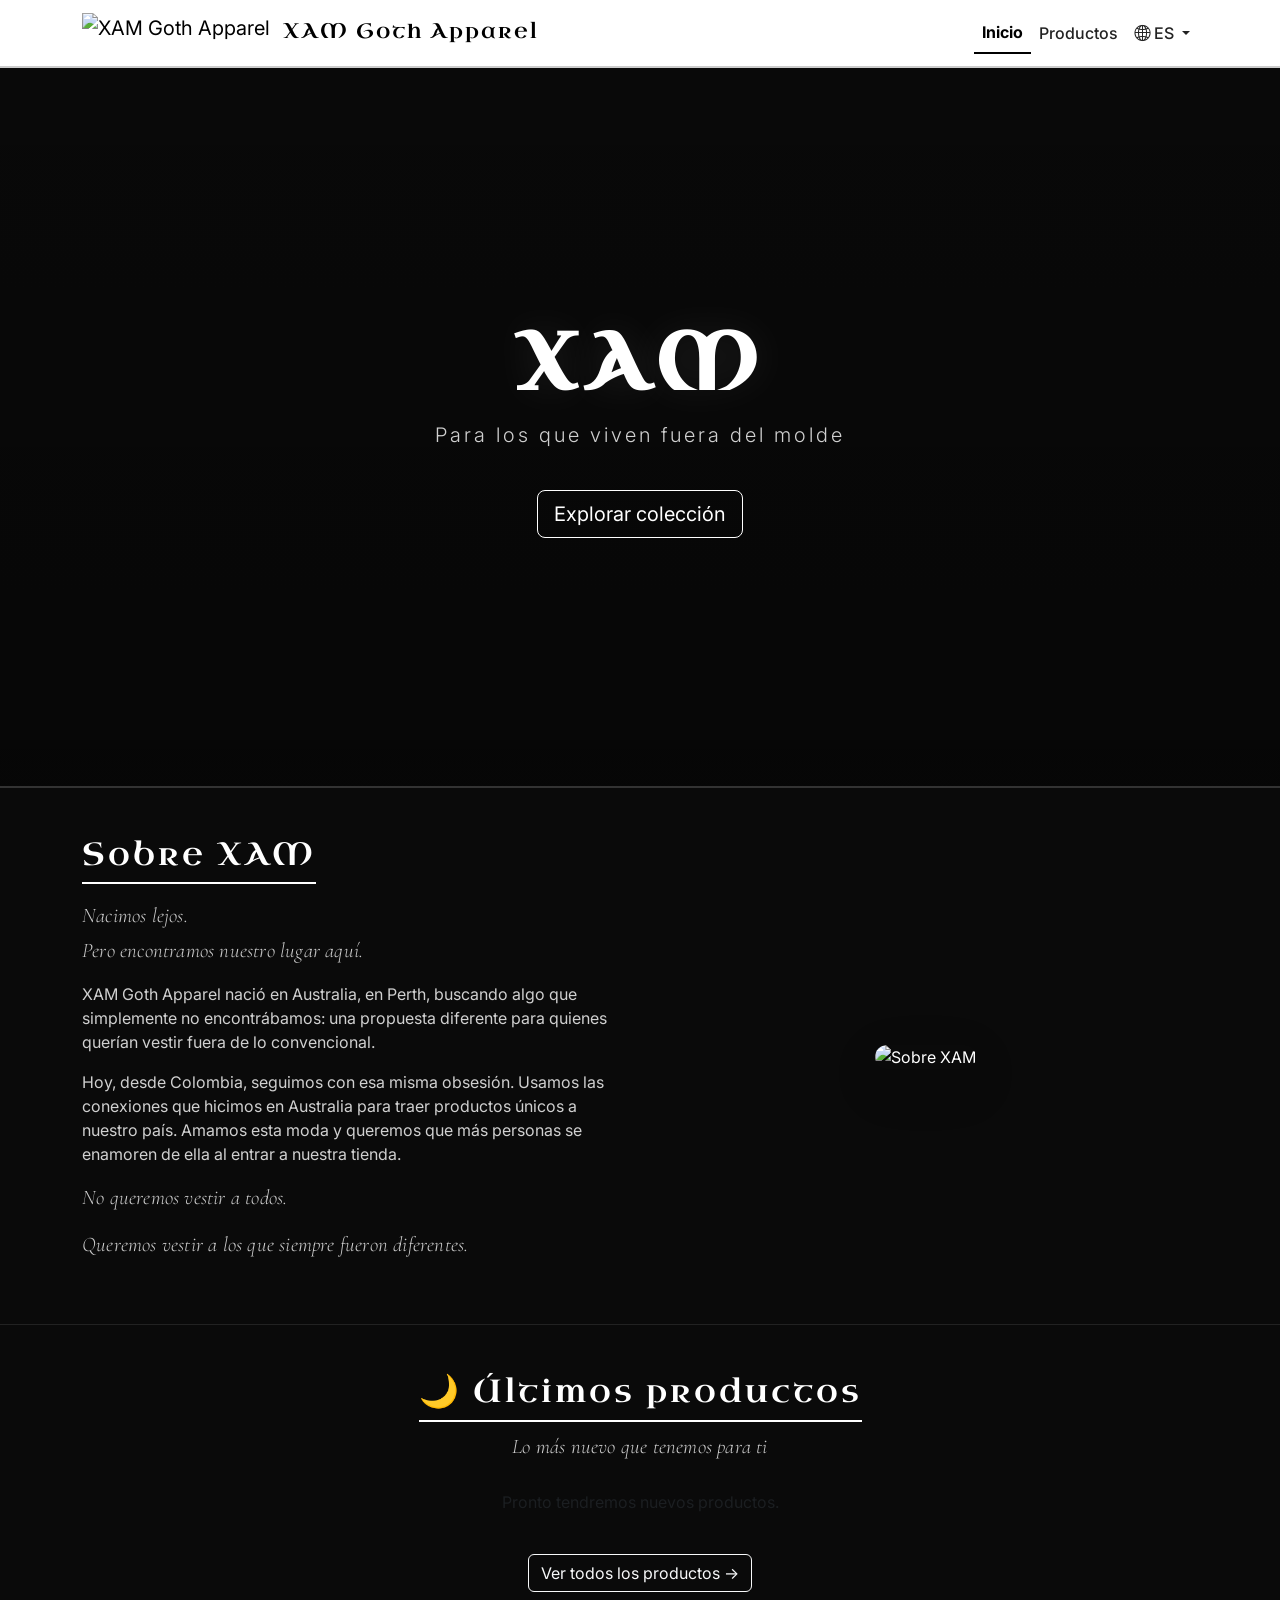
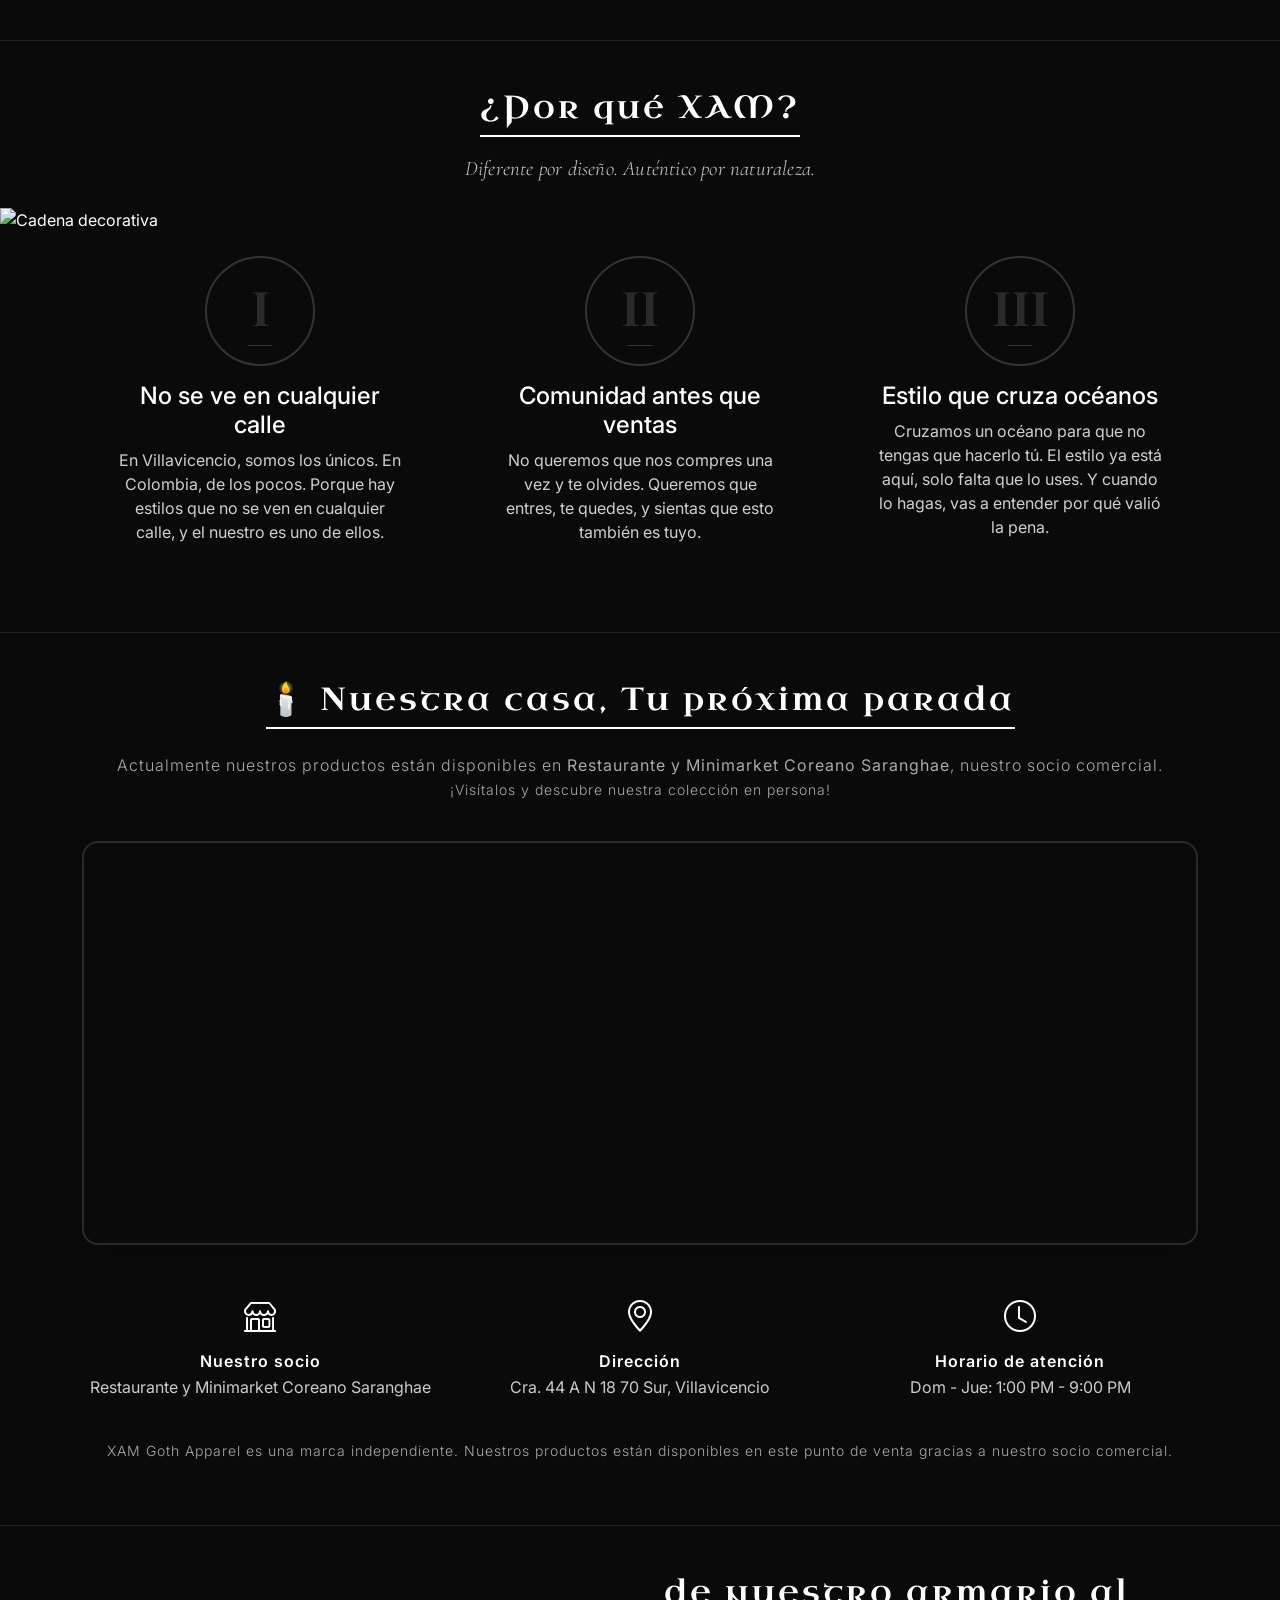
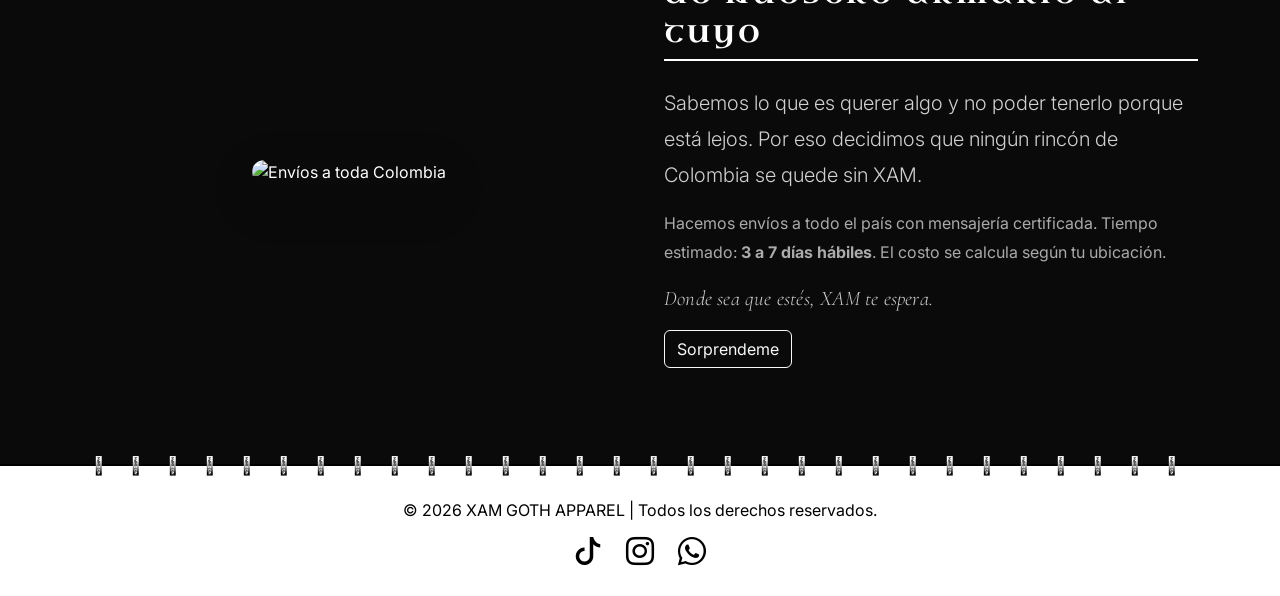
==== index.html @ b0560c23 "Made the responsive reaction for mobiles look better" ====
<!DOCTYPE html>
<html lang="es">

<head>
    <meta charset="UTF-8">
    <meta name="viewport" content="width=device-width, initial-scale=1.0">
    <title>XAM Goth Apparel</title>
    
    <!-- ===== FAVICON ===== -->
    <link rel="icon" type="image/png" href="assets/images/favicon-96x96.png" sizes="96x96" />
    <link rel="icon" type="image/svg+xml" href="assets/images/favicon.svg" />
    <link rel="shortcut icon" href="assets/images/favicon.ico" />
    <link rel="apple-touch-icon" sizes="180x180" href="assets/images/apple-touch-icon.png" />
    <meta name="apple-mobile-web-app-title" content="XAM Store" />
    <link rel="manifest" href="assets/images/site.webmanifest" />
    <!-- =================== -->

    <!-- Bootstrap CSS -->
    <link href="https://cdn.jsdelivr.net/npm/bootstrap@5.3.2/dist/css/bootstrap.min.css" rel="stylesheet">
    <!-- Bootstrap Icons -->
    <link rel="stylesheet" href="https://cdn.jsdelivr.net/npm/bootstrap-icons@1.11.3/font/bootstrap-icons.min.css">
    <!-- Google Fonts -->
    <link href="https://fonts.googleapis.com/css2?family=Uncial+Antiqua&family=Inter:wght@300;400;700;900&display=swap" rel="stylesheet">
    <link href="https://fonts.googleapis.com/css2?family=Cormorant+Garamond:ital,wght@1,300;1,400;1,500&family=Uncial+Antiqua&family=Inter:wght@300;400;700;900&display=swap" rel="stylesheet">
    
    <!-- CSS personalizado -->
    <link rel="stylesheet" href="css/style.css">
</head>

<body>

    <!-- ============================================ -->
    <!-- DIV BLANCO que envuelve el ENCABEZADO        -->
    <!-- ============================================ -->
    <div class="header-wrapper" style="background-color: #ffffff; width: 100%; border-bottom: 2px solid #cccccc;">
        <nav class="navbar navbar-expand-lg">
            <div class="container">
                <div class="d-flex align-items-center justify-content-between w-100">
                    <!-- Logo y nombre -->
                    <a class="navbar-brand" href="index.html">
                        <img src="assets/images/logo.png" alt="XAM Goth Apparel" height="40" class="d-inline-block align-middle">
                        <span class="ms-2 brand-text">XAM Goth Apparel</span>
                    </a>

                    <!-- Botón menú hamburguesa -->
                    <button class="navbar-toggler" type="button" data-bs-toggle="collapse" data-bs-target="#navbarNav">
                        <span class="navbar-toggler-icon"></span>
                    </button>
                </div>

                <!-- Menú -->
                <div class="collapse navbar-collapse" id="navbarNav">
                    <ul class="navbar-nav ms-auto align-items-center">
                        <li class="nav-item">
                            <a class="nav-link active" href="index.html" data-i18n="nav-home">Inicio</a>
                        </li>
                        <li class="nav-item">
                            <a class="nav-link" href="products.html" data-i18n="nav-products">Productos</a>
                        </li>
                        <!-- Selector de idioma -->
                        <li class="nav-item dropdown">
                            <a class="nav-link dropdown-toggle" href="#" id="languageDropdown" role="button" data-bs-toggle="dropdown">
                                <i class="bi bi-globe2"></i> <span id="current-lang">ES</span>
                            </a>
                            <ul class="dropdown-menu dropdown-menu-end">
                                <li><button class="dropdown-item" data-lang="es">🇪🇸 Español</button></li>
                                <li><button class="dropdown-item" data-lang="en">🇬🇧 English</button></li>
                            </ul>
                        </li>
                    </ul>
                </div>
            </div>
        </nav>
    </div>
    <!-- ===== FIN DEL DIV BLANCO DEL ENCABEZADO ===== -->

    <!-- ================= HERO / BIENVENIDA ================= -->
    <section class="hero-section d-flex align-items-center">
        <div class="container text-center text-white">
            <h1 class="display-1 fw-bold hero-title" data-i18n="hero-title">XAM GOTH</h1>
            <p class="lead hero-subtitle" data-i18n="hero-subtitle">Para los que viven fuera del molde.</p>
            <a href="products.html" class="btn btn-outline-light btn-lg mt-4 hero-btn" data-i18n="hero-cta">Explorar colección</a>
        </div>
    </section>

    <!-- ================= SOBRE NOSOTROS ================= -->
    <section class="py-5 bg-dark text-white">
        <div class="container">
            <div class="row align-items-center">
                <div class="col-lg-6">
                    <h2 class="section-title" data-i18n="about-title">Sobre XAM</h2>
                    
                    <p class="about-highlight" data-i18n="about-highlight-1">Nacimos lejos.</p>
                    <p class="about-highlight" data-i18n="about-highlight-2">Pero encontramos nuestro lugar aquí.</p>
                    
                    <p data-i18n="about-text1">XAM Goth Apparel nació en Australia, en Perth, buscando algo que simplemente no encontrábamos: una propuesta diferente para quienes querían vestir fuera de lo convencional.</p>
                    <p data-i18n="about-text2">Hoy, desde Colombia, seguimos con esa misma obsesión. Usamos las conexiones que hicimos en Australia para traer productos únicos a nuestro país. Amamos esta moda y queremos que más personas se enamoren de ella al entrar a nuestra tienda.</p>
                    
                    <p class="about-highlight" data-i18n="about-highlight-3">No queremos vestir a todos.</p>
                    <p class="about-highlight" data-i18n="about-highlight-4">Queremos vestir a los que siempre fueron diferentes.</p>
                </div>
                <div class="col-lg-6 text-center">
                    <img src="assets/images/about-placeholder.webp" alt="Sobre XAM" class="img-fluid rounded-4 shadow-lg" style="width: 100%; object-fit: cover;">
                </div>
            </div>
        </div>
    </section>

    <!-- ================= ÚLTIMOS PRODUCTOS ================= -->
    <section class="py-5 bg-dark text-white">
        <div class="container">
            <div class="row mb-4">
                <div class="col-12 text-center">
                    <h2 class="section-title" data-i18n="new-title">🌙 Últimos productos</h2>
                    <p class="about-highlight" data-i18n="new-subtitle">Lo más nuevo que tenemos para ti</p>
                </div>
            </div>
            <div class="row g-4" id="new-products-grid">
                <!-- Los productos se cargarán con JavaScript -->
            </div>
            <div class="row mt-4">
                <div class="col-12 text-center">
                    <a href="products.html" class="btn btn-outline-light" data-i18n="new-cta">Ver todos los productos →</a>
                </div>
            </div>
        </div>
    </section>

    <!-- ================= ¿POR QUÉ XAM? ================= -->
    <section class="py-5 bg-dark text-white">
        <div class="container">
            <div class="row text-center">
                <div class="col-12">
                    <h2 class="section-title" data-i18n="why-title">¿Por qué XAM?</h2>
                    <p class="about-highlight" data-i18n="why-subtitle" style="margin-top: 0.5rem; margin-bottom: 0.5rem;">Diferente por diseño. Auténtico por naturaleza.</p>
                </div>
            </div>
            <div>
                <img src="assets/images/chain-divider.webp" alt="Cadena decorativa" class="chain-divider">
            </div>
            <div class="container">
                <div class="row g-5">
                    <div class="col-md-4">
                        <div class="why-card p-4 text-center">
                            <span class="why-number">I</span>  <!-- ROMANO -->
                            <h4 class="mt-3" data-i18n="why-point1-title">No se ve en cualquier calle</h4>
                            <p data-i18n="why-point1-desc">En Villavicencio, somos los únicos. En Colombia, de los pocos. Porque hay estilos que no se ven en cualquier calle, y el nuestro es uno de ellos.</p>
                        </div>
                    </div>
                    <div class="col-md-4">
                        <div class="why-card p-4 text-center">
                            <span class="why-number">II</span> <!-- ROMANO -->
                            <h4 class="mt-3" data-i18n="why-point2-title">Comunidad antes que ventas</h4>
                            <p data-i18n="why-point2-desc">No queremos que nos compres una vez y te olvides. Queremos que entres, te quedes, y sientas que esto también es tuyo.</p>
                        </div>
                    </div>
                    <div class="col-md-4">
                        <div class="why-card p-4 text-center">
                            <span class="why-number">III</span> <!-- ROMANO -->
                            <h4 class="mt-3" data-i18n="why-point3-title">Estilo que cruza océanos</h4>
                            <p data-i18n="why-point3-desc">Cruzamos un océano para que no tengas que hacerlo tú. El estilo ya está aquí, solo falta que lo uses. Y cuando lo hagas, vas a entender por qué valió la pena.</p>
                        </div>
                    </div>
                </div>
            </div>
        </div>
    </section>

    <!-- ============================================ -->
    <!-- MAPA DE GOOGLE MAPS                          -->
    <!-- ============================================ -->
    <section class="map-section py-5">
        <div class="container">
            <!-- Título y descripción -->
            <div class="row mb-4">
                <div class="col-12 text-center">
                    <h2 class="section-title" data-i18n="map-title">🕯️ Nuestra casa. Tu próxima parada.</h2>
                    <p class="text-muted mt-3" data-i18n="map-subtitle">
                        Actualmente nuestros productos están disponibles en <strong>Restaurante y Minimarket Coreano Saranghae</strong>, nuestro socio comercial.<br>
                        <small>¡Visítalos y descubre nuestra colección en persona!</small>
                    </p>
                </div>
            </div>

            <!-- Mapa -->
            <div class="row">
                <div class="col-12">
                    <div class="map-container shadow-lg rounded-4 overflow-hidden">
                        <iframe 
                            src="https://www.google.com/maps/embed?pb=!1m18!1m12!1m3!1d3979.5673574928055!2d-73.650902!3d4.1080567!2m3!1f0!2f0!3f0!3m2!1i1024!2i768!4f13.1!3m3!1m2!1s0x8e3e2f39722edbe1%3A0xaf17d9769901a7f9!2sRestaurante%20Y%20Minimarket%20Coreano%20Saranghae!5e0!3m2!1ses-419!2sco!4v1785963107658!5m2!1ses-419!2sco" 
                            width="100%" 
                            height="400" 
                            allowfullscreen=""
                            style="border:0; filter: grayscale(100%) brightness(0.7) contrast(1.3) invert(5%); -webkit-filter: grayscale(100%) brightness(0.7) contrast(1.3) invert(5%);"
                            loading="lazy">
                        </iframe>
                    </div>
                </div>
            </div>

            <!-- Información del socio comercial -->
            <div class="row mt-5">
                <div class="col-md-4 text-center">
                    <i class="bi bi-shop fs-2" style="color: #ffffff;"></i>
                    <p class="mt-2" style="color: #cccccc;">
                        <strong data-i18n="map-partner">Nuestro socio</strong><br>
                        <span data-i18n="map-partner-name">Restaurante y Minimarket Coreano Saranghae</span>
                    </p>
                </div>
                <div class="col-md-4 text-center">
                    <i class="bi bi-geo-alt fs-2" style="color: #ffffff;"></i>
                    <p class="mt-2" style="color: #cccccc;">
                        <strong data-i18n="map-address">Dirección</strong><br>
                        <span data-i18n="map-address-text">Cra. 44 A N 18 70 Sur, Villavicencio</span>
                    </p>
                </div>
                <div class="col-md-4 text-center">
                    <i class="bi bi-clock fs-2" style="color: #ffffff;"></i>
                    <p class="mt-2" style="color: #cccccc;">
                        <strong data-i18n="map-hours">Horario de atención</strong><br>
                        <span data-i18n="map-hours-text">Dom - Vie: 1:00 PM - 9:00 PM</span>
                    </p>
                </div>
            </div>

            <!-- Nota aclaratoria -->
            <div class="row mt-4">
                <div class="col-12 text-center">
                    <p class="text-muted small" style="color: #888888;" data-i18n="map-note">
                         XAM Goth Apparel es una marca independiente. Nuestros productos están disponibles en este punto de venta gracias a nuestro socio comercial.
                    </p>
                </div>
            </div>
        </div>
    </section>

    <!-- ============================================ -->
    <!-- ENVÍOS A TODA COLOMBIA                       -->
    <!-- ============================================ -->
    <section class="py-5 bg-dark text-white">
        <div class="container">
            <div class="row align-items-center g-5">

                <!-- COLUMNA IZQUIERDA: IMAGEN -->
                <div class="col-lg-6 text-center">
                    <img src="assets/images/shipping-colombia.webp" alt="Envíos a toda Colombia" class="img-fluid rounded-4 shadow-lg" style="max-height: 350px; width: 100%; object-fit: cover;">
                </div>

                <!-- COLUMNA DERECHA: TEXTO -->
                <div class="col-lg-6">
                    <h2 class="section-title" data-i18n="shipping-title">de nuestro armario al tuyo</h2>
                    <p class="lead mt-3" data-i18n="shipping-text1" style="font-weight: 300; line-height: 1.8;">Sabemos lo que es querer algo y no poder tenerlo porque está lejos. Por eso decidimos que ningún rincón de Colombia se quede sin XAM.</p>
                    <p data-i18n="shipping-text2" style="color: #aaaaaa; line-height: 1.8;">Hacemos envíos a todo el país con mensajería certificada. Tiempo estimado: <strong style="color: #ffffff;">3 a 7 días hábiles</strong>. El costo se calcula según tu ubicación.</p>
                    <p class="about-highlight mt-3" data-i18n="shipping-cta" style="font-style: italic; font-weight: 300; color: #cccccc;">Donde sea que estés, XAM te espera.</p>
                    <a href="products.html" class="btn btn-outline-light" data-i18n="surprise">sorprendeme</a>
                </div>

            </div>

            <br></br>

        </div>
    </section>

    
    
    <!-- ============================================ -->
    <!-- DIV BLANCO que envuelve el PIE DE PÁGINA     -->
    <!-- ============================================ -->
    <div class="footer-wrapper">
        
        <footer class="py-4">
            <div class="container text-center">
                <p class="mb-2" style="color: #000000 !important;">
                    &copy; 2026 XAM GOTH APPAREL | <span data-i18n="footer-rights">Todos los derechos reservados.</span>
                </p>
                <div class="social-icons d-flex justify-content-center gap-4">
                    <a href="https://www.tiktok.com/@xam.goth.apparel" target="_blank" class="fs-3" style="color: #000000 !important;">
                        <i class="bi bi-tiktok"></i>
                    </a>
                    <a href="https://www.instagram.com/xam_gothapparel/" target="_blank" class="fs-3" style="color: #000000 !important;">
                        <i class="bi bi-instagram"></i>
                    </a>
                    <a href="https://wa.me/573123271353" target="_blank" class="fs-3" style="color: #000000 !important;">
                        <i class="bi bi-whatsapp"></i>
                    </a>
                </div>
            </div>
        </footer>
    </div>
    <!-- ===== FIN DEL DIV BLANCO DEL PIE DE PÁGINA ===== -->

    <!-- Scripts -->
    <script src="https://cdn.jsdelivr.net/npm/bootstrap@5.3.2/dist/js/bootstrap.bundle.min.js"></script>
    <script src="js/main.js"></script>

    <!-- LIGHTBOX / MODAL -->
    <div class="lightbox-overlay" id="lightbox">
        <button class="lightbox-close" id="lightbox-close">✕</button>
        <div class="lightbox-content">
            <button class="lightbox-prev" id="lightbox-prev">‹</button>
            <img id="lightbox-img" src="" alt="XAM Product">
            <button class="lightbox-next" id="lightbox-next">›</button>
        </div>
        <div class="lightbox-counter" id="lightbox-counter">1 / 3</div>
    </div>

</body>
</html>
---- css/style.css ----
/* ===== FUENTES ===== */
:root {
    --gothic-font: 'Uncial Antiqua', cursive;
    --main-font: 'Inter', sans-serif;
}

/* ===== RESET Y GENERAL ===== */
* {
    margin: 0;
    padding: 0;
    box-sizing: border-box;
}

html, body {
    height: 100%;
}

body {
    font-family: var(--main-font);
    background-color: #0a0a0a;
    color: #f5f5f5;
    display: flex;
    flex-direction: column;
}

/* ==========================================
   ENCABEZADO (estilos visuales, el color lo da el div)
   ========================================== */
.brand-text {
    font-family: var(--gothic-font);
    font-size: 1.3rem;
    letter-spacing: 2px;
    color: #000000;
}

.navbar .nav-link {
    color: #222222 !important;
    font-weight: 500;
    transition: color 0.3s;
}

.navbar .nav-link:hover {
    color: #000000 !important;
}

.navbar .nav-link.active {
    color: #000000 !important;
    font-weight: 700;
    border-bottom: 2px solid #000000;
}

.navbar .dropdown-toggle {
    color: #222222 !important;
}

.navbar .dropdown-toggle:hover {
    color: #000000 !important;
}

.navbar .dropdown-menu {
    background-color: #ffffff !important;
    border: 1px solid #cccccc !important;
}

.navbar .dropdown-item {
    color: #000000 !important;
}

.navbar .dropdown-item:hover {
    background-color: #f0f0f0 !important;
}

/* Botón hamburguesa (móvil) */
.navbar-toggler {
    border-color: #000000 !important;
}

.navbar-toggler-icon {
    background-image: url("data:image/svg+xml,%3csvg xmlns='http://www.w3.org/2000/svg' viewBox='0 0 30 30'%3e%3cpath stroke='rgba(0,0,0,1)' stroke-linecap='round' stroke-miterlimit='10' stroke-width='2' d='M4 7h22M4 15h22M4 23h22'/%3e%3c/svg%3e") !important;
}

/* ==========================================
   HERO - ANIMACIÓN DE ENTRADA
   ========================================== */
.hero-title,
.hero-subtitle,
.hero-btn {
    opacity: 0;
    transform: translateY(30px);
    transition: opacity 0.8s ease, transform 0.8s ease;
}

/* Estado visible (cuando se añade la clase .visible) */
.hero-title.visible,
.hero-subtitle.visible,
.hero-btn.visible {
    opacity: 1;
    transform: translateY(0);
}

/* Pequeño retraso entre cada elemento (opcional) */
.hero-title.visible {
    transition-delay: 0.1s;
}

.hero-subtitle.visible {
    transition-delay: 0.3s;
}

.hero-btn.visible {
    transition-delay: 0.5s;
}

/* ==========================================
   HERO (NEGRO)
   ========================================== */
.hero-section {
    min-height: 80vh;
    background: linear-gradient(rgba(0,0,0,0.1), rgba(0,0,0,0.4)), 
                url('../assets/images/hero-bg.webp') 50% 95%/cover no-repeat;
    background-attachment: fixed;
    display: flex;
    align-items: center;
    justify-content: center;
    border-bottom: 2px solid #333333;
}

.hero-title {
    font-family: var(--gothic-font);
    letter-spacing: 8px;
    color: #ffffff;
    text-shadow: 0 0 40px rgba(255,255,255,0.1);
}

.hero-subtitle {
    font-weight: 300;
    letter-spacing: 3px;
    color: #cccccc;
}

.hero-section .btn-outline-light {
    border-color: #ffffff;
    color: #ffffff;
    transition: all 0.3s;
}

.hero-section .btn-outline-light:hover {
    background: #ffffff;
    color: #0a0a0a;
}

/* ==========================================
   SECCIONES DE CONTENIDO (FONDO NEGRO)
   ========================================== */
section:not(.hero-section) {
    background-color: #0a0a0a !important;
}

.bg-dark {
    background-color: #0a0a0a !important;
}

.bg-secondary {
    background-color: #1a1a1a !important;
}

section {
    padding: 4rem 0;
    border-bottom: 1px solid #222222;
}

section:last-of-type {
    border-bottom: none;
}

.section-title {
    font-family: var(--gothic-font);
    color: #ffffff;
    letter-spacing: 3px;
    border-bottom: 2px solid #ffffff;
    padding-bottom: 0.5rem;
    display: inline-block;
}

section p,
section .lead {
    color: #d0d0d0;
}

section .text-dark {
    color: #ffffff !important;
}

/* ==========================================
   TARJETAS DE PRODUCTOS
   ========================================== */
.product-card {
    background: #0a0a0a;
    border: 1px solid #333333;
    border-radius: 12px;
    overflow: hidden;
    transition: transform 0.3s, box-shadow 0.3s;
}

.product-card:hover {
    transform: translateY(-8px);
    box-shadow: 0 10px 30px rgba(255,255,255,0.05);
    border-color: #ffffff;
}

.product-card .card-body {
    padding: 1.25rem;
    background: #0a0a0a;
}

.product-card .carousel-item img {
    width: 100%;
    height: 280px;
    object-fit: contain;  
    background-color: #0a0a0a; 
}

.product-card .card-title {
    font-weight: 700;
    color: #ffffff;
}

.product-card .card-text {
    color: #aaaaaa;
    font-size: 0.9rem;
}

.product-card .price {
    font-size: 1.3rem;
    font-weight: 700;
    color: #ffffff;
}

/* Botón de compra */
.btn-buy {
    background: #ffffff;
    color: #0a0a0a;
    font-weight: 700;
    border: none;
    transition: all 0.3s;
    width: 100%;
}

.btn-buy:hover {
    background: #e0e0e0;
    color: #000000;
    transform: scale(1.02);
}

/* ==========================================
   FILTROS
   ========================================== */
.filter-btn {
    border-radius: 30px;
    padding: 0.4rem 1.8rem;
    transition: all 0.3s;
    background: transparent;
    color: #ffffff;
    border: 1px solid #444444;
}

.filter-btn:hover {
    background: #ffffff;
    color: #0a0a0a;
}

.filter-btn.active {
    background: #ffffff !important;
    color: #0a0a0a !important;
    border-color: #ffffff !important;
}

/* ==========================================
   PIE DE PÁGINA (estilos visuales, el color lo da el div)
   ========================================== */
footer .social-icons a {
    transition: color 0.3s, transform 0.3s;
    display: inline-block;
}

footer .social-icons a:hover {
    color: #555555 !important;
    transform: scale(1.2);
}

.footer-wrapper {
    background-color: #ffffff;
    width: 100%;
    margin-top: auto;
    border-top: 2px solid #000000;
    position: relative;
    padding-top: 0.5rem;
}

/* Capa de símbolos partidos (arriba blanco, abajo negro) */
.footer-wrapper::before {
    content: '𖤐 𖤐 𖤐 𖤐 𖤐 𖤐 𖤐 𖤐 𖤐 𖤐 𖤐 𖤐 𖤐 𖤐 𖤐 𖤐 𖤐 𖤐 𖤐 𖤐 𖤐 𖤐 𖤐 𖤐 𖤐 𖤐 𖤐 𖤐 𖤐 𖤐';
    display: block;
    text-align: center;
    font-size: 1.1rem;
    letter-spacing: 10px;
    padding: 0.2rem 0;
    position: absolute;
    top: -16px;
    left: 0;
    width: 100%;
    white-space: nowrap;
    pointer-events: none;

    /* ===== EFECTO PARTIDO (blanco arriba, negro abajo) ===== */
    color: transparent;
    background: linear-gradient(to bottom, #ffffff 30%, #999999 50%, #000000 70%);
    -webkit-background-clip: text;
    background-clip: text;
}

/* ==========================================
   CARRUSEL DE PRODUCTOS
   ========================================== */
.product-card .carousel {
    position: relative;
}

.product-card .carousel-inner {
    border-radius: 12px 12px 0 0;
}

.product-card .carousel-control-prev,
.product-card .carousel-control-next {
    opacity: 0;
    transition: opacity 0.3s;
}

.product-card:hover .carousel-control-prev,
.product-card:hover .carousel-control-next {
    opacity: 1;
}

.product-card .carousel-control-prev-icon,
.product-card .carousel-control-next-icon {
    filter: drop-shadow(0 2px 4px rgba(0,0,0,0.8));
    width: 30px;
    height: 30px;
}

/* Puntos indicadores personalizados */
.product-card .carousel-indicators {
    position: relative;
    bottom: 0;
    margin: 0;
    padding: 8px 0;
}

.product-card .carousel-indicators button {
    background-color: #666 !important;
    border: none !important;
    width: 10px !important;
    height: 10px !important;
    border-radius: 50% !important;
    margin: 0 4px !important;
}

.product-card .carousel-indicators .active {
    background-color: #ffffff !important;
}

/* ==========================================
   SOBRE XAM - FRASES DESTACADAS
   ========================================== */
.about-highlight {
    font-family: 'Cormorant Garamond', serif;
    font-style: italic ;
    font-weight: 300 ;
    color: #cccccc ;
    font-size: 1.3rem ;
    margin-bottom: 1rem ;
    letter-spacing: 0.2px ;
}

.about-highlight:first-of-type {
    margin-top: 0.5rem;
    margin-bottom: 0.2rem;
}

.about-highlight:last-of-type {
    margin-top: 0.1rem;
}

/* ==========================================
   MAPA DE GOOGLE MAPS MEJORADO
   ========================================== */

.map-section .section-title {
    font-family: var(--gothic-font);
    color: #ffffff;
    letter-spacing: 3px;
    border-bottom: 2px solid #ffffff;
    padding-bottom: 0.5rem;
    display: inline-block;
    margin-bottom: 0.5rem;
}

.map-section .text-muted {
    color: #aaaaaa !important;
    font-weight: 300;
    letter-spacing: 1px;
}

.map-container {
    border: 2px solid #2a2a2a;
    border-radius: 16px;
    overflow: hidden;
    transition: all 0.4s ease;
    box-shadow: 0 8px 32px rgba(0, 0, 0, 0.6);
}

.map-container:hover {
    border-color: #ffffff;
    box-shadow: 0 8px 40px rgba(255, 255, 255, 0.1);
    transform: scale(1.01);
}

.map-container iframe {
    display: block;
    width: 100%;
    height: 400px;
    border: none;
    transition: filter 0.5s ease;
}

/* Iconos de información */
.map-section .bi {
    color: #ffffff;
    transition: color 0.3s ease, transform 0.3s ease;
}

.map-section .col-md-4:hover .bi {
    color: #cccccc;
    transform: scale(1.1);
}

.map-section .col-md-4 p {
    color: #cccccc;
    line-height: 1.6;
}

.map-section .col-md-4 strong {
    color: #ffffff;
    font-weight: 600;
    letter-spacing: 1px;
}

.chain-divider {
    width: 100vw;
    margin-left: calc(50% - 50vw);
    display: block;
    margin-top: 1rem;
    object-fit: cover;
}

/* ==========================================
   NÚMEROS ROMANOS - ESTILO ELEGANTE
   ========================================== */
.why-number {
    display: inline-flex;
    align-items: center;
    justify-content: center;
    width: 110px;
    height: 110px;
    border: 2px solid #333;
    border-radius: 50%;
    font-family: 'Uncial Antiqua', cursive;
    font-size: 3rem;
    font-weight: 400;
    color: #2a2a2a;
    text-align: center;
    position: relative;  /* <--- NECESARIO para el ::after */
    transition: border-color 0.4s ease, color 0.4s ease, transform 0.4s ease, box-shadow 0.4s ease;
}

/* Línea decorativa dentro del círculo (centrada) */
.why-number::after {
    content: '';
    position: absolute;
    bottom: 18px;
    left: 50%;
    transform: translateX(-50%);
    width: 25px;
    height: 1.5px;
    background: #333;
    transition: width 0.3s ease, background 0.3s ease;
}

.why-card:hover .why-number {
    border-color: #ffffff;
    color: #ffffff;
    transform: scale(1.05);
    box-shadow: 0 0 30px rgba(255, 255, 255, 0.05);
}

.why-card:hover .why-number::after {
    width: 40px;
    background: #ffffff;
}

/* ==========================================
   LIGHTBOX / MODAL
   ========================================== */
.lightbox-overlay {
    display: none;
    position: fixed;
    top: 0;
    left: 0;
    width: 100%;
    height: 100%;
    background: rgba(0, 0, 0, 0.92);
    z-index: 9999;
    justify-content: center;
    align-items: center;
    flex-direction: column;
    padding: 2rem;
    backdrop-filter: blur(6px);
    animation: fadeIn 0.3s ease;
}

.lightbox-overlay.active {
    display: flex;
}

.lightbox-content {
    position: relative;
    max-width: 90%;
    max-height: 85vh;
    display: flex;
    align-items: center;
    justify-content: center;
}

.lightbox-content img {
    max-width: 100%;
    max-height: 85vh;
    object-fit: contain;
    border-radius: 12px;
    box-shadow: 0 20px 60px rgba(0, 0, 0, 0.8);
}

/* Flechas del carrusel en el lightbox */
.lightbox-prev,
.lightbox-next {
    position: absolute;
    top: 50%;
    transform: translateY(-50%);
    background: rgba(255, 255, 255, 0.1);
    color: #fff;
    border: 2px solid rgba(255, 255, 255, 0.3);
    border-radius: 50%;
    width: 50px;
    height: 50px;
    font-size: 1.8rem;
    cursor: pointer;
    transition: all 0.3s;
    z-index: 10;
    display: flex;
    align-items: center;
    justify-content: center;
}

.lightbox-prev {
    left: -70px;
}

.lightbox-next {
    right: -70px;
}

.lightbox-prev:hover,
.lightbox-next:hover {
    background: rgba(255, 255, 255, 0.25);
    border-color: #ffffff;
}

/* Contador de imágenes */
.lightbox-counter {
    color: #888;
    font-size: 0.9rem;
    margin-top: 1rem;
    text-align: center;
    font-weight: 300;
    letter-spacing: 2px;
}

/* Botón cerrar */
.lightbox-close {
    position: absolute;
    top: -50px;
    right: 0;
    color: #ffffff;
    font-size: 2rem;
    cursor: pointer;
    transition: transform 0.3s;
    background: none;
    border: none;
}

.lightbox-close:hover {
    transform: rotate(90deg);
}

/* Animación */
@keyframes fadeIn {
    0% {
        opacity: 0;
        transform: scale(0.95);
    }
    100% {
        opacity: 1;
        transform: scale(1);
    }
}

/* Responsive */
@media (max-width: 768px) {
    .lightbox-prev {
        left: -10px;
    }
    .lightbox-next {
        right: -10px;
    }
    .lightbox-prev,
    .lightbox-next {
        width: 40px;
        height: 40px;
        font-size: 1.2rem;
    }
    .lightbox-content {
        max-width: 95%;
    }
}

/* ===== RESPONSIVE ===== */
@media (max-width: 768px) {
    .map-container iframe {
        height: 300px;
    }
    
    .map-section .col-md-4 {
        margin-bottom: 1.5rem;
    }
    
    .map-section .col-md-4:last-child {
        margin-bottom: 0;
    }
    
    .map-section .section-title {
        font-size: 1.8rem;
    }
}

@media (max-width: 576px) {
    .map-container iframe {
        height: 250px;
    }
    
    .map-container:hover {
        transform: scale(1.005);
    }
}

/* ===== RESPONSIVE ===== */
@media (max-width: 768px) {
    .map-container iframe {
        height: 250px;
    }
}

@media (max-width: 576px) {
    .map-container iframe {
        height: 200px;
    }
}

/* ===== RESPONSIVE DEL CARRUSEL ===== */
@media (max-width: 768px) {
    .product-card .carousel-item img {
        height: 220px !important;
    }
    
    .product-card .carousel-control-prev,
    .product-card .carousel-control-next {
        opacity: 0.7 !important;
    }
}

/* ==========================================
   RESPONSIVE
   ========================================== */
@media (max-width: 768px) {
    .hero-title {
        font-size: 3rem;
    }
    
    .hero-subtitle {
        font-size: 1.1rem;
    }
    
    .product-card img {
        height: 220px;
    }
    
    .brand-text {
        font-size: 1rem;
    }
}

@media (max-width: 576px) {
    .hero-title {
        font-size: 2.2rem;
        letter-spacing: 4px;
    }
}
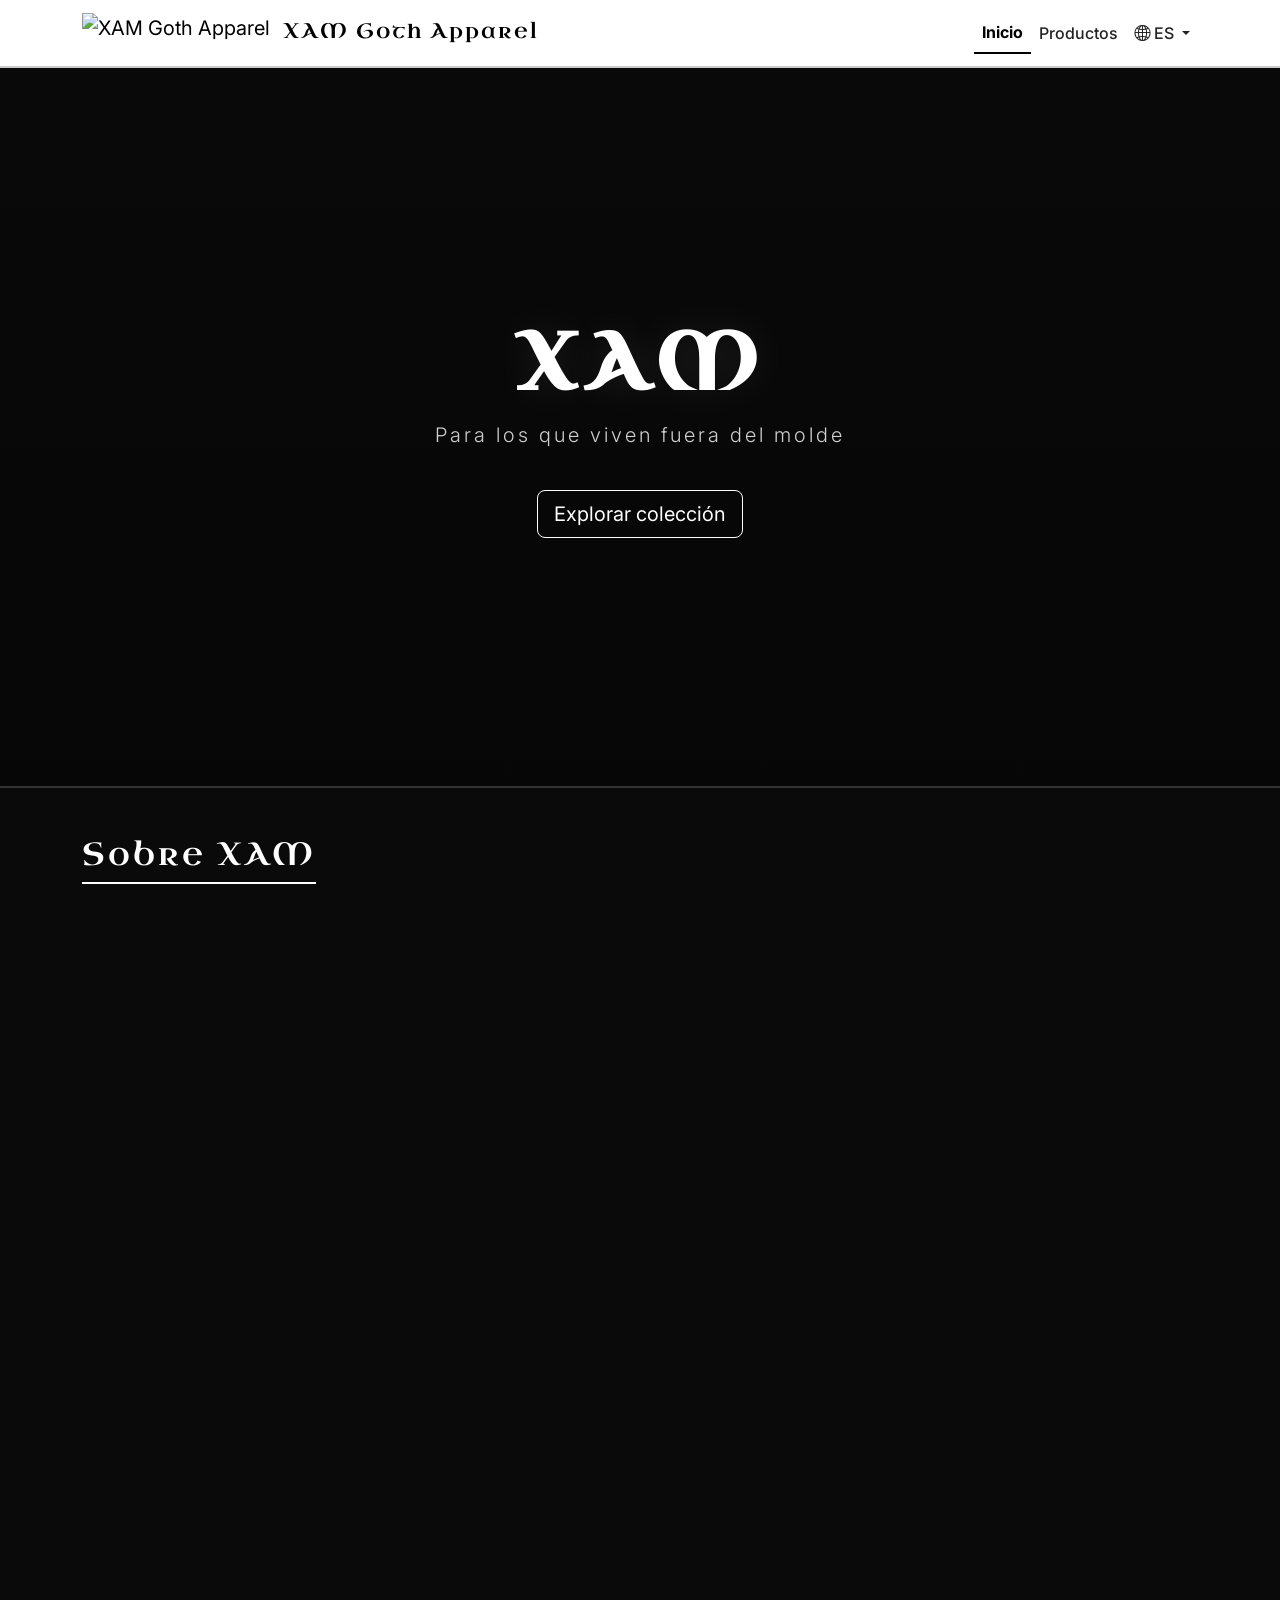
==== commit b54e100c: "SEO done..." ====
--- a/index.html
+++ b/index.html
@@ -4,7 +4,12 @@
 <head>
     <meta charset="UTF-8">
     <meta name="viewport" content="width=device-width, initial-scale=1.0">
-    <title>XAM Goth Apparel</title>
+    
+    <title>XAM Goth Apparel | Moda Gótica y Alternativa en Colombia</title>
+    <meta name="description" content="XAM Goth Apparel: Moda gótica y alternativa para los que viven fuera del molde. Envíos a toda Colombia. Descubre nuestra colección única.">
+    <meta name="keywords" content="moda gótica, ropa alternativa, XAM Goth Apparel, ropa gótica Colombia, tienda gótica">
+    <meta name="robots" content="index, follow">
+    <link rel="canonical" href="https://xam-goth-apparel.github.io/store/">
     
     <!-- ===== FAVICON ===== -->
     <link rel="icon" type="image/png" href="assets/images/favicon-96x96.png" sizes="96x96" />
--- a/css/style.css
+++ b/css/style.css
@@ -1,3 +1,15 @@
+/* ==========================================
+   ELIMINAR SCROLL HORIZONTAL GLOBAL
+   ========================================== */
+html, body {
+    overflow-x: hidden;
+    width: 100%;
+    max-width: 100%;
+    margin: 0;
+    padding: 0;
+}
+
+
 /* ===== FUENTES ===== */
 :root {
     --gothic-font: 'Uncial Antiqua', cursive;
@@ -78,6 +90,60 @@
 .navbar-toggler-icon {
     background-image: url("data:image/svg+xml,%3csvg xmlns='http://www.w3.org/2000/svg' viewBox='0 0 30 30'%3e%3cpath stroke='rgba(0,0,0,1)' stroke-linecap='round' stroke-miterlimit='10' stroke-width='2' d='M4 7h22M4 15h22M4 23h22'/%3e%3c/svg%3e") !important;
 }
+
+/* ==========================================
+   NAVBAR - DROPDOWN FLOTANTE EN MÓVIL
+   ========================================== */
+
+.navbar-collapse {
+    overflow: visible;
+    max-height: none;
+}
+
+.navbar-nav {
+    overflow: visible;
+}
+
+.navbar-nav .nav-item.dropdown {
+    overflow: visible;
+}
+
+@media (max-width: 991.98px) {
+    .navbar-nav .dropdown {
+        position: relative;
+    }
+    
+    .navbar-nav .dropdown-menu {
+        position: absolute;
+        top: 100%;
+        left: auto;
+        right: 0;
+        transform: none;
+        background: #ffffff;
+        border: 1px solid #cccccc;
+        box-shadow: 0 8px 16px rgba(0,0,0,0.1);
+        z-index: 1060;
+        min-width: 140px;
+        display: none;
+        margin-top: 0.2rem;
+        border-radius: 4px;
+        padding: 0.25rem 0;
+    }
+    
+    .navbar-nav .dropdown-menu.show {
+        display: block;
+    }
+    
+    .navbar-nav .dropdown-toggle {
+        display: flex;
+        align-items: center;
+    }
+    
+    .navbar-nav .dropdown-toggle::after {
+        margin-left: 6px;
+    }
+}
+
 
 /* ==========================================
    HERO - ANIMACIÓN DE ENTRADA
@@ -147,6 +213,26 @@
 .hero-section .btn-outline-light:hover {
     background: #ffffff;
     color: #0a0a0a;
+}
+
+/* ==========================================
+   Cart - Products
+   ========================================== */
+
+.cart-count-badge {
+    display: none;
+}
+
+.cart-count-badge.visible {
+    display: inline-block !important;
+}
+
+.cart-count {
+    display: none;
+}
+
+.cart-count.visible {
+    display: inline-block !important;
 }
 
 /* ==========================================
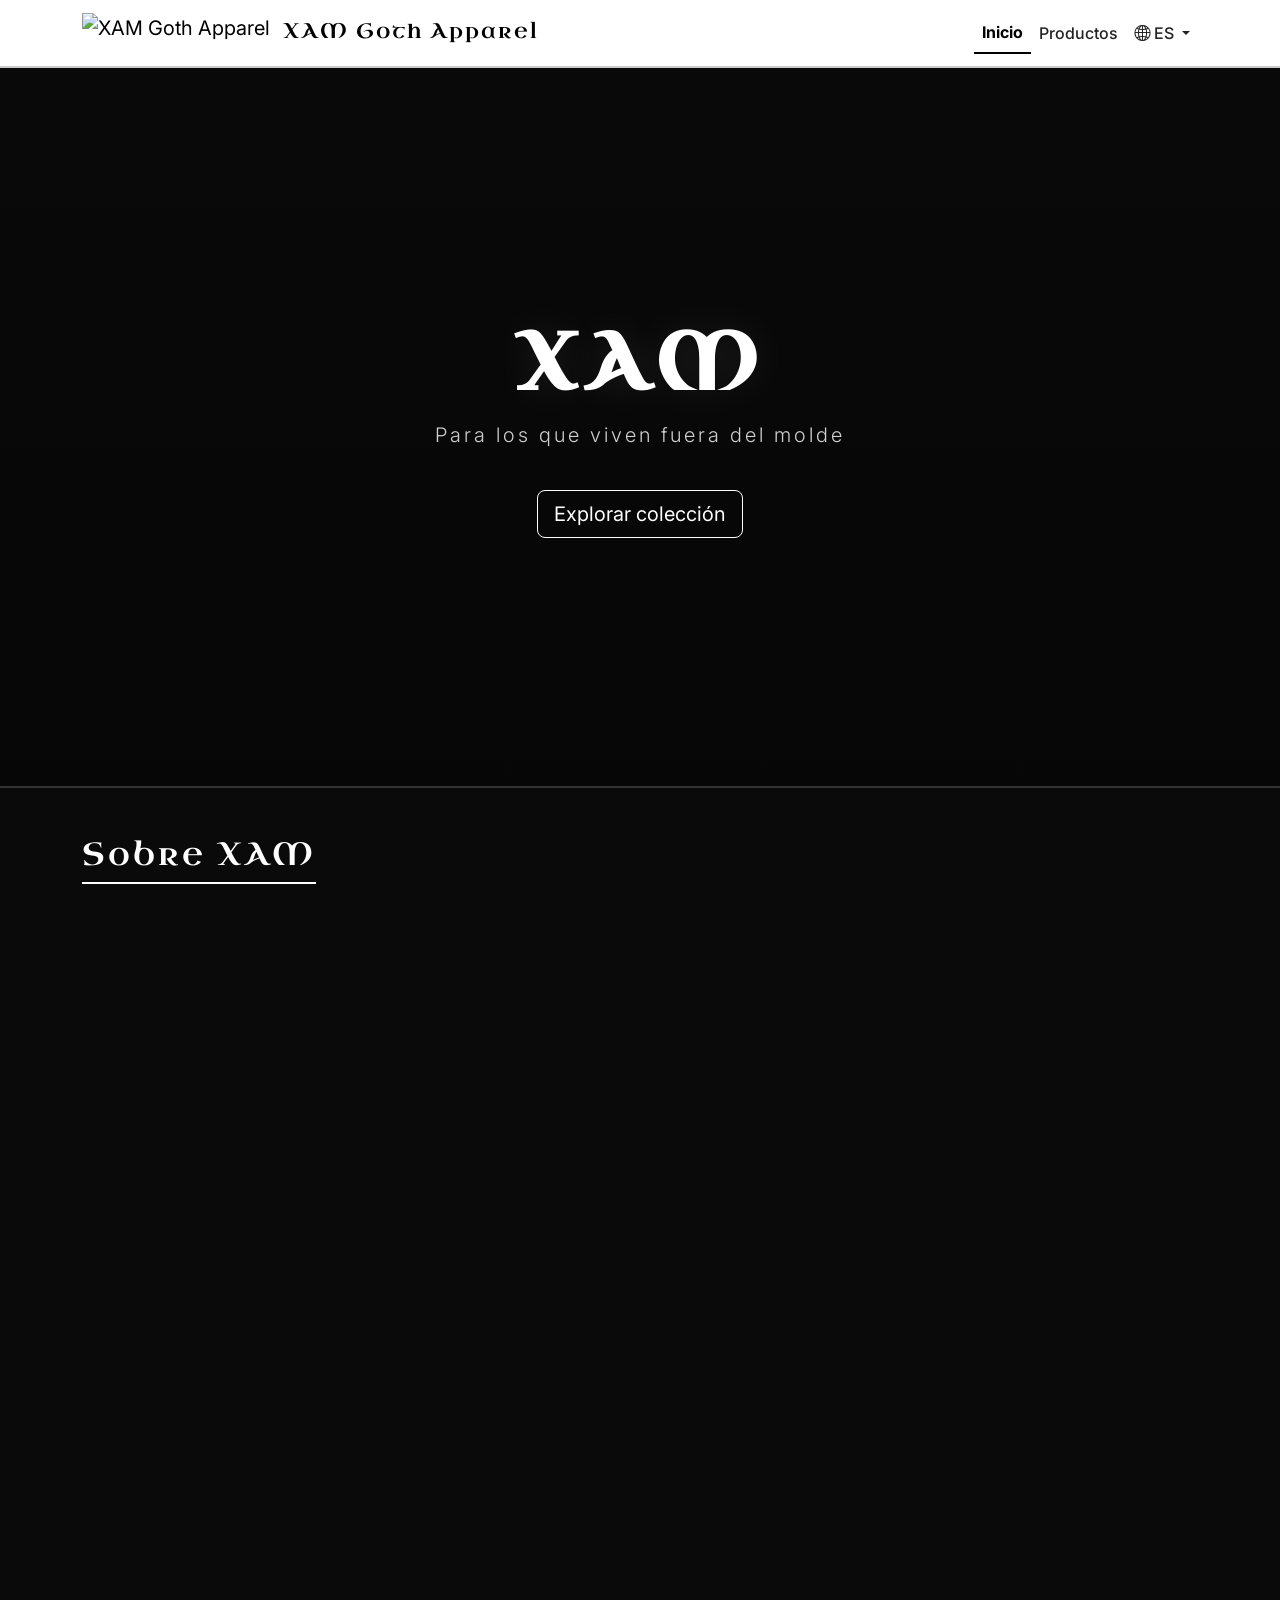
==== commit f387ff5b: "Add: Map for the new location in Villavicencio." ====
--- a/index.html
+++ b/index.html
@@ -30,6 +30,17 @@
     
     <!-- CSS personalizado -->
     <link rel="stylesheet" href="css/style.css">
+
+    <!-- Google tag (gtag.js) -->
+    <script async src="https://www.googletagmanager.com/gtag/js?id=G-8069FM2LFR"></script>
+    <script>
+    window.dataLayer = window.dataLayer || [];
+    function gtag(){dataLayer.push(arguments);}
+    gtag('js', new Date());
+
+    gtag('config', 'G-8069FM2LFR');
+    </script>
+
 </head>
 
 <body>
@@ -98,7 +109,7 @@
                     <p class="about-highlight" data-i18n="about-highlight-1">Nacimos lejos.</p>
                     <p class="about-highlight" data-i18n="about-highlight-2">Pero encontramos nuestro lugar aquí.</p>
                     
-                    <p data-i18n="about-text1">XAM Goth Apparel nació en Australia, en Perth, buscando algo que simplemente no encontrábamos: una propuesta diferente para quienes querían vestir fuera de lo convencional.</p>
+                    <p data-i18n="about-text1">XAM Goth Apparel nació en Australia, Perth WA, buscando algo que simplemente no encontrábamos: una propuesta diferente para quienes querían vestir fuera de lo convencional.</p>
                     <p data-i18n="about-text2">Hoy, desde Colombia, seguimos con esa misma obsesión. Usamos las conexiones que hicimos en Australia para traer productos únicos a nuestro país. Amamos esta moda y queremos que más personas se enamoren de ella al entrar a nuestra tienda.</p>
                     
                     <p class="about-highlight" data-i18n="about-highlight-3">No queremos vestir a todos.</p>
@@ -177,62 +188,89 @@
     <section class="map-section py-5">
         <div class="container">
             <!-- Título y descripción -->
-            <div class="row mb-4">
+            <div class="row mb-5">
                 <div class="col-12 text-center">
-                    <h2 class="section-title" data-i18n="map-title">🕯️ Nuestra casa. Tu próxima parada.</h2>
+                    <h2 class="section-title" data-i18n="map-title">🕯️ Nuestra casa, Tu próxima parada</h2>
                     <p class="text-muted mt-3" data-i18n="map-subtitle">
-                        Actualmente nuestros productos están disponibles en <strong>Restaurante y Minimarket Coreano Saranghae</strong>, nuestro socio comercial.<br>
-                        <small>¡Visítalos y descubre nuestra colección en persona!</small>
+                        Actualmente nuestros productos están disponibles en nuestros puntos de venta.<br>
+                        <small>¡Visítanos y descubre nuestra colección en persona!</small>
                     </p>
                 </div>
             </div>
 
-            <!-- Mapa -->
-            <div class="row">
-                <div class="col-12">
-                    <div class="map-container shadow-lg rounded-4 overflow-hidden">
-                        <iframe 
-                            src="https://www.google.com/maps/embed?pb=!1m18!1m12!1m3!1d3979.5673574928055!2d-73.650902!3d4.1080567!2m3!1f0!2f0!3f0!3m2!1i1024!2i768!4f13.1!3m3!1m2!1s0x8e3e2f39722edbe1%3A0xaf17d9769901a7f9!2sRestaurante%20Y%20Minimarket%20Coreano%20Saranghae!5e0!3m2!1ses-419!2sco!4v1785963107658!5m2!1ses-419!2sco" 
-                            width="100%" 
-                            height="400" 
-                            allowfullscreen=""
-                            style="border:0; filter: grayscale(100%) brightness(0.7) contrast(1.3) invert(5%); -webkit-filter: grayscale(100%) brightness(0.7) contrast(1.3) invert(5%);"
-                            loading="lazy">
-                        </iframe>
-                    </div>
-                </div>
-            </div>
-
-            <!-- Información del socio comercial -->
-            <div class="row mt-5">
-                <div class="col-md-4 text-center">
-                    <i class="bi bi-shop fs-2" style="color: #ffffff;"></i>
-                    <p class="mt-2" style="color: #cccccc;">
-                        <strong data-i18n="map-partner">Nuestro socio</strong><br>
-                        <span data-i18n="map-partner-name">Restaurante y Minimarket Coreano Saranghae</span>
-                    </p>
-                </div>
-                <div class="col-md-4 text-center">
-                    <i class="bi bi-geo-alt fs-2" style="color: #ffffff;"></i>
-                    <p class="mt-2" style="color: #cccccc;">
-                        <strong data-i18n="map-address">Dirección</strong><br>
-                        <span data-i18n="map-address-text">Cra. 44 A N 18 70 Sur, Villavicencio</span>
-                    </p>
-                </div>
-                <div class="col-md-4 text-center">
-                    <i class="bi bi-clock fs-2" style="color: #ffffff;"></i>
-                    <p class="mt-2" style="color: #cccccc;">
-                        <strong data-i18n="map-hours">Horario de atención</strong><br>
-                        <span data-i18n="map-hours-text">Dom - Vie: 1:00 PM - 9:00 PM</span>
-                    </p>
-                </div>
-            </div>
+            <!-- Grid de ubicaciones -->
+            <div class="row g-4 justify-content-center">
+                <!-- Local 1: Saranghae -->
+                <div class="col-lg-6">
+                    <div class="location-card">
+                        <div class="location-map">
+                            <iframe 
+                                src="https://www.google.com/maps/embed?pb=!1m18!1m12!1m3!1d3979.5673574928055!2d-73.650902!3d4.1080567!2m3!1f0!2f0!3f0!3m2!1i1024!2i768!4f13.1!3m3!1m2!1s0x8e3e2f39722edbe1%3A0xaf17d9769901a7f9!2sRestaurante%20Y%20Minimarket%20Coreano%20Saranghae!5e0!3m2!1ses-419!2sco!4v1785963107658!5m2!1ses-419!2sco" 
+                                width="100%" 
+                                height="300" 
+                                allowfullscreen=""
+                                style="border:0; filter: grayscale(100%) brightness(0.7) contrast(1.3) invert(5%); -webkit-filter: grayscale(100%) brightness(0.7) contrast(1.3) invert(5%);"
+                                loading="lazy">
+                            </iframe>
+                        </div>
+                        <div class="location-info">
+                            <h4 class="location-name" data-i18n="map-partner-name">Restaurante y Minimarket Coreano Saranghae</h4>
+                            <div class="location-detail">
+                                <i class="bi bi-geo-alt"></i>
+                                <span data-i18n="map-address-text">Cra. 44 A N 18 70 Sur, Villavicencio</span>
+                            </div>
+                            <div class="location-detail">
+                                <i class="bi bi-clock"></i>
+                                <span data-i18n="map-hours-text">Dom - Jue: 1:00 PM - 9:00 PM</span>
+                            </div>
+                            <div class="location-detail">
+                                <i class="bi bi-shop"></i>
+                                <span data-i18n="map-partner">Nuestro socio</span>
+                            </div>
+                        </div>
+                    </div>
+                </div>
+
+                <!-- Local 2: XAM Corner -->
+                <div class="col-lg-6">
+                    <div class="location-card">
+                        <div class="location-map">
+                            <iframe 
+                                src="https://www.google.com/maps/embed?pb=!1m18!1m12!1m3!1d341.7143867492564!2d-73.63534994752298!3d4.153174950444534!2m3!1f0!2f0!3f0!3m2!1i1024!2i768!4f13.1!3m3!1m2!1s0x8e3e2de928976893%3A0x802ac3f0e0bf8789!2sCovemeta!5e0!3m2!1ses-419!2sco!4v1789613046032!5m2!1ses-419!2sco" 
+                                width="100%" 
+                                height="300" 
+                                allowfullscreen=""
+                                style="border:0; filter: grayscale(100%) brightness(0.7) contrast(1.3) invert(5%); -webkit-filter: grayscale(100%) brightness(0.7) contrast(1.3) invert(5%);"
+                                loading="lazy"
+                                referrerpolicy="strict-origin-when-cross-origin">
+                            </iframe>
+                        </div>
+                        <div class="location-info">
+                            <h4 class="location-name" data-i18n="map-store2-name">XAM Corner</h4>
+                            <div class="location-detail">
+                                <i class="bi bi-geo-alt"></i>
+                                <span data-i18n="map-store2-address">Calle 38A N29-29, Centro Comercial Covemeta</span>
+                            </div>
+                            <div class="location-detail">
+                                <i class="bi bi-clock"></i>
+                                <span data-i18n="map-store2-hours">Lun - Dom: 10:00 AM - 4:30 PM</span>
+                            </div>
+                            <div class="location-detail">
+                                <i class="bi bi-shop"></i>
+                                <span data-i18n="map-store2-type">Tienda oficial XAM</span>
+                            </div>
+                        </div>
+                    </div>
+                </div>
+            </div>
+
+            <br></br>
 
             <!-- Nota aclaratoria -->
             <div class="row mt-4">
                 <div class="col-12 text-center">
                     <p class="text-muted small" style="color: #888888;" data-i18n="map-note">
-                         XAM Goth Apparel es una marca independiente. Nuestros productos están disponibles en este punto de venta gracias a nuestro socio comercial.
+                        XAM Goth Apparel es una marca independiente. Nuestros productos están disponibles en estos puntos de venta.
                     </p>
                 </div>
             </div>
--- a/css/style.css
+++ b/css/style.css
@@ -697,6 +697,132 @@
     transform: rotate(90deg);
 }
 
+/* ==========================================
+   TARJETAS DE UBICACIÓN
+   ========================================== */
+.location-card {
+    background: #0a0a0a;
+    border: 2px solid #2a2a2a;
+    border-radius: 16px;
+    overflow: hidden;
+    transition: all 0.4s ease;
+    height: 100%;
+    display: flex;
+    flex-direction: column;
+}
+
+.location-card:hover {
+    border-color: #ffffff;
+    box-shadow: 0 8px 40px rgba(255, 255, 255, 0.1);
+    transform: translateY(-4px);
+}
+
+.location-map {
+    width: 100%;
+    overflow: hidden;
+    border-bottom: 2px solid #2a2a2a;
+}
+
+.location-map iframe {
+    display: block;
+    width: 100%;
+    height: 300px;
+    border: none;
+    transition: filter 0.5s ease;
+}
+
+.location-card:hover .location-map iframe {
+    filter: grayscale(100%) brightness(0.85) contrast(1.3) invert(5%);
+}
+
+.location-info {
+    padding: 1.5rem;
+    background: #0a0a0a;
+    flex: 1;
+}
+
+.location-name {
+    color: #ffffff;
+    font-family: 'Uncial Antiqua', cursive;
+    font-size: 1.2rem;
+    letter-spacing: 2px;
+    margin-bottom: 1rem;
+    border-bottom: 2px solid #ffffff;
+    padding-bottom: 0.5rem;
+    display: inline-block;
+}
+
+.location-detail {
+    display: flex;
+    align-items: center;
+    gap: 0.75rem;
+    color: #cccccc;
+    font-size: 0.95rem;
+    margin-bottom: 0.6rem;
+    font-weight: 300;
+}
+
+.location-detail:last-child {
+    margin-bottom: 0;
+}
+
+.location-detail i {
+    color: #ffffff;
+    font-size: 1.2rem;
+    width: 24px;
+    text-align: center;
+    flex-shrink: 0;
+}
+
+.location-detail span {
+    line-height: 1.5;
+}
+
+/* ==========================================
+   RESPONSIVE - TARJETAS DE UBICACIÓN
+   ========================================== */
+@media (max-width: 768px) {
+    .location-map iframe {
+        height: 250px;
+    }
+    
+    .location-info {
+        padding: 1.2rem;
+    }
+    
+    .location-name {
+        font-size: 1.1rem;
+    }
+    
+    .location-detail {
+        font-size: 0.9rem;
+    }
+}
+
+@media (max-width: 480px) {
+    .location-map iframe {
+        height: 200px;
+    }
+    
+    .location-info {
+        padding: 1rem;
+    }
+    
+    .location-name {
+        font-size: 1rem;
+    }
+    
+    .location-detail {
+        font-size: 0.85rem;
+        gap: 0.5rem;
+    }
+    
+    .location-detail i {
+        font-size: 1rem;
+        width: 20px;
+    }
+}
+
 /* Animación */
 @keyframes fadeIn {
     0% {
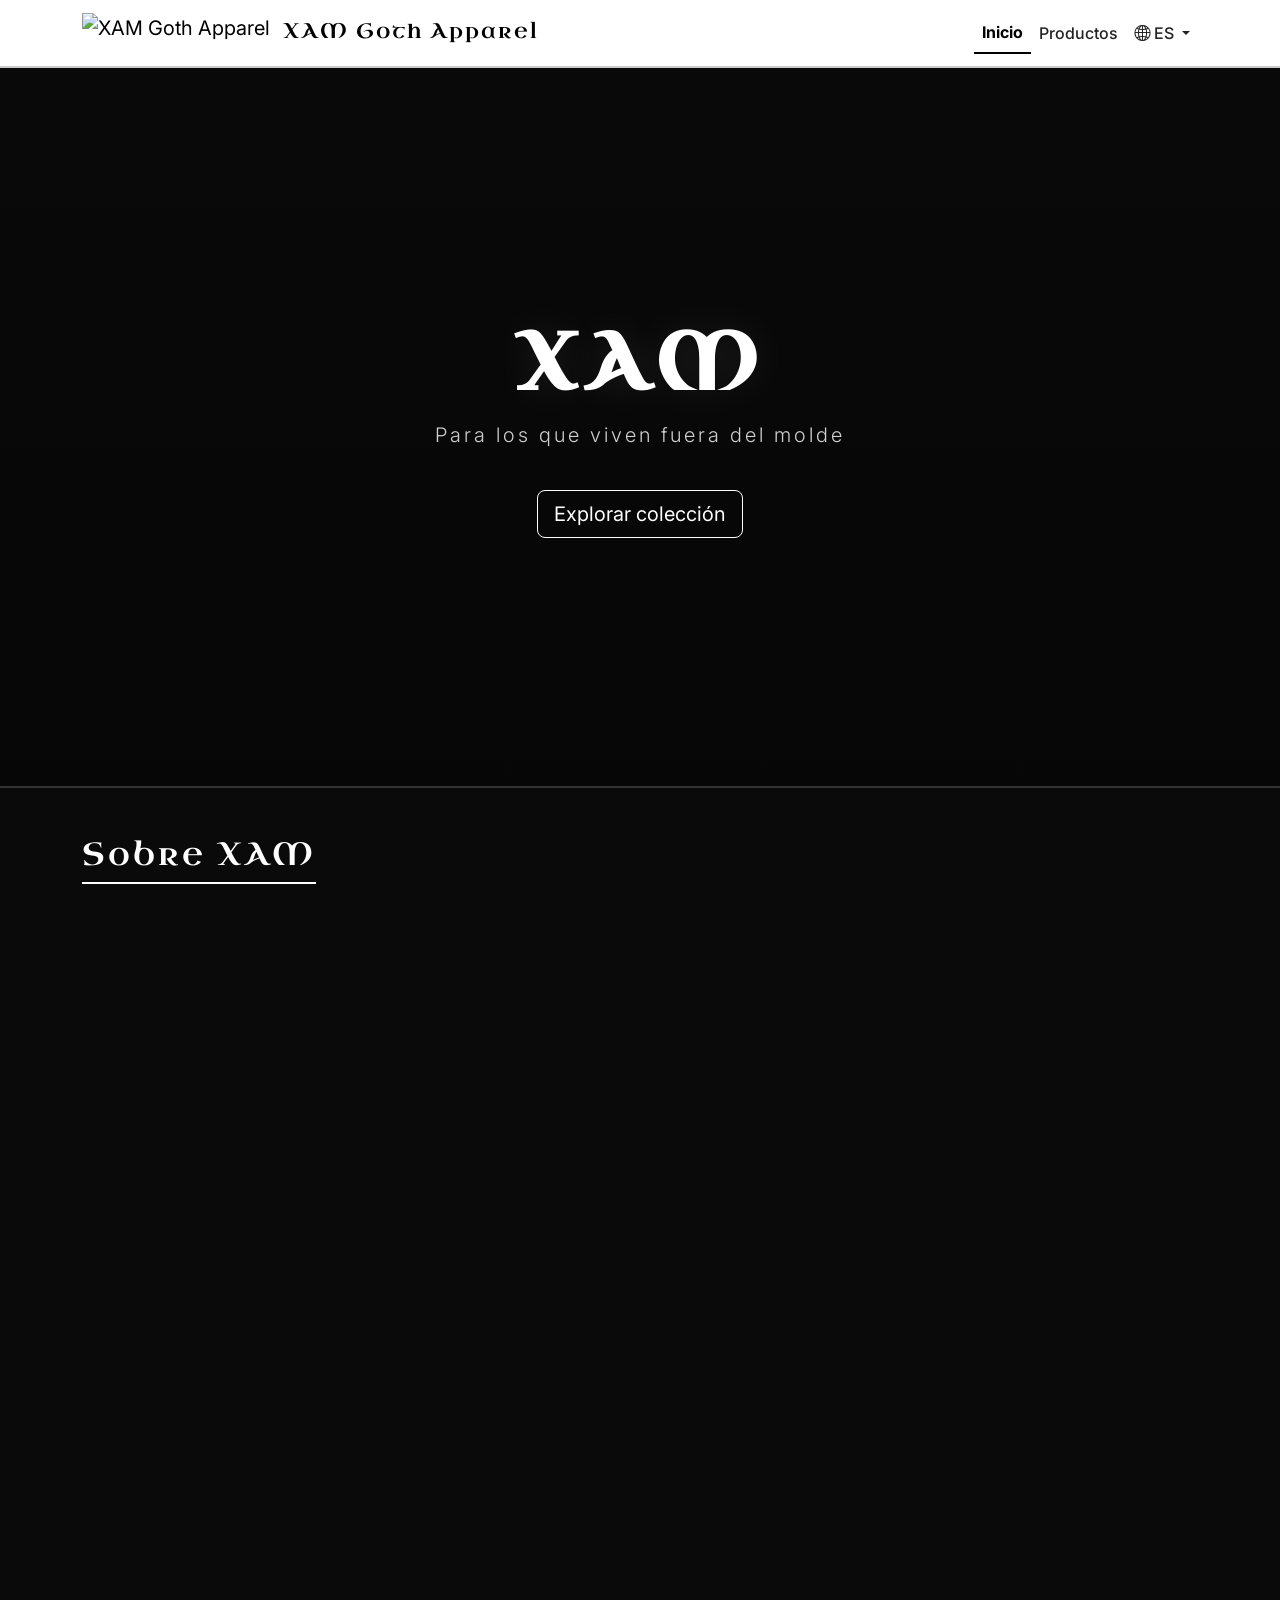
==== commit 6f2c69c0: "Adjusted google link with website" ====
--- a/index.html
+++ b/index.html
@@ -32,13 +32,13 @@
     <link rel="stylesheet" href="css/style.css">
 
     <!-- Google tag (gtag.js) -->
-    <script async src="https://www.googletagmanager.com/gtag/js?id=G-8069FM2LFR"></script>
+    <script async src="https://www.googletagmanager.com/gtag/js?id=G-PG6QVVLCVM"></script>
     <script>
     window.dataLayer = window.dataLayer || [];
     function gtag(){dataLayer.push(arguments);}
     gtag('js', new Date());
 
-    gtag('config', 'G-8069FM2LFR');
+    gtag('config', 'G-PG6QVVLCVM');
     </script>
 
 </head>
